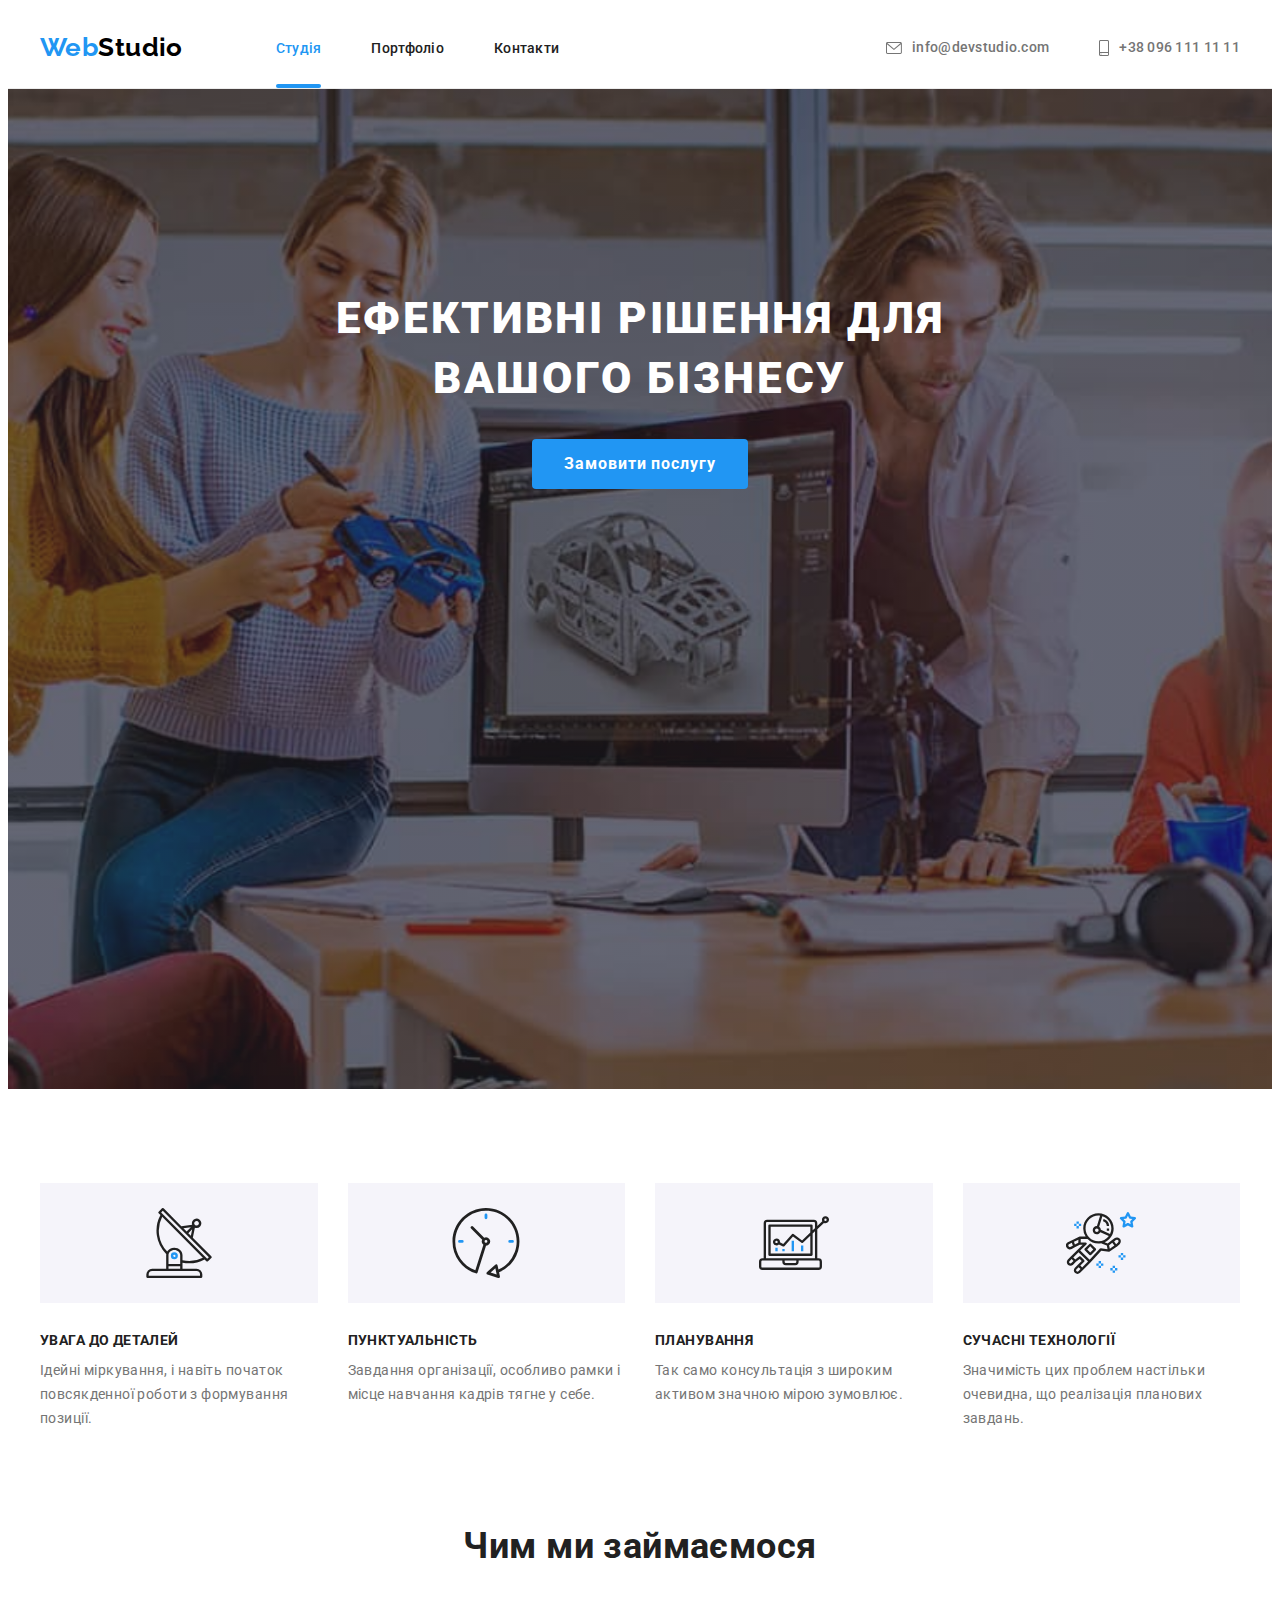
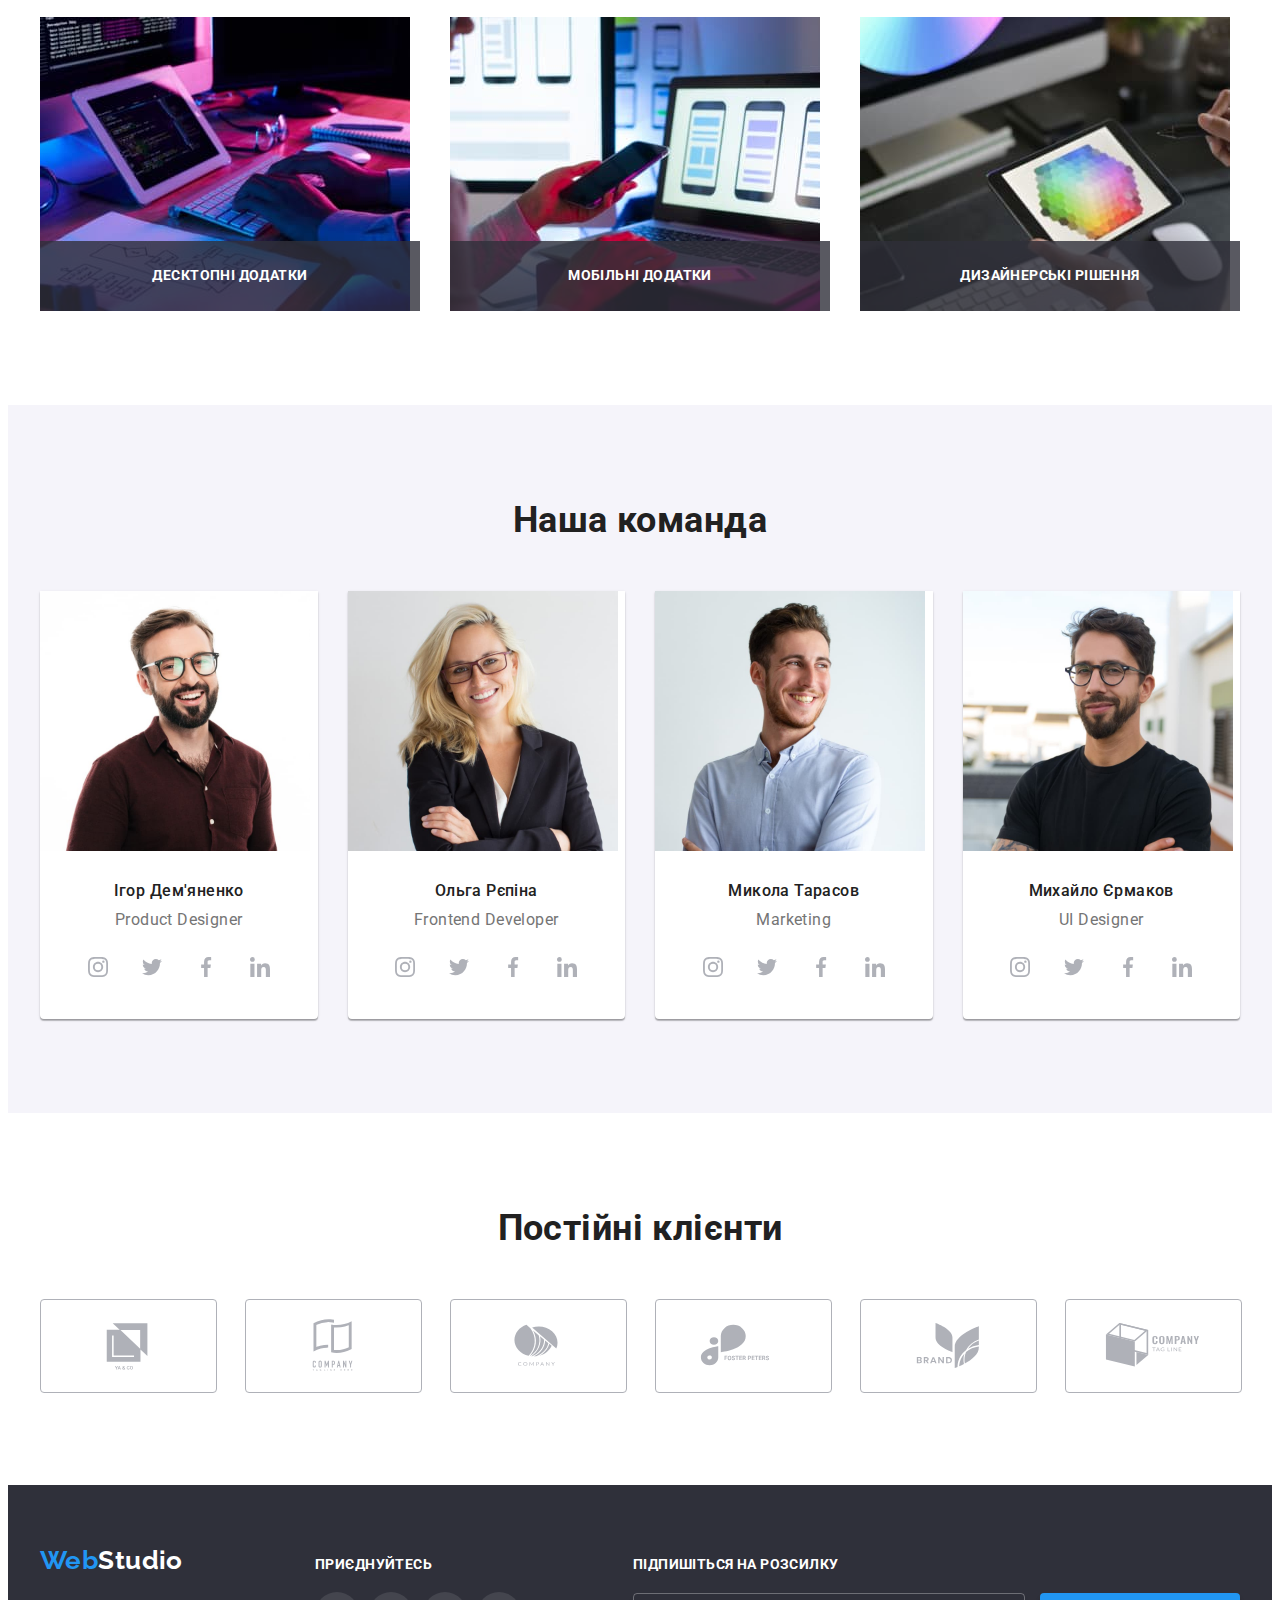
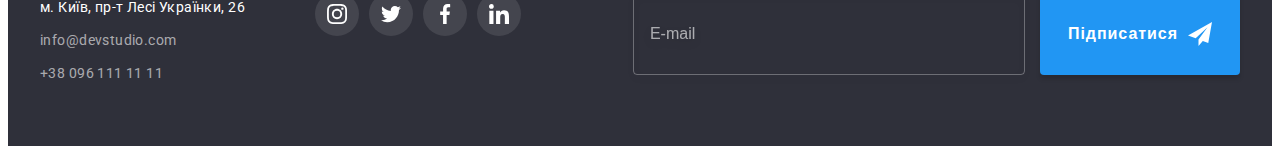
==== index.html @ 74a9b454 "Копіює файли з 6 ДЗ" ====
<!DOCTYPE html>
<html lang="uk">
  <head>
    <meta charset="UTF-8" />
    <meta http-equiv="X-UA-Compatible" content="IE=edge" />
    <meta name="viewport" content="width=device-width, initial-scale=1.0" />
    <title>Студія</title>
    <link rel="preconnect" href="https://fonts.googleapis.com" />
    <link rel="preconnect" href="https://fonts.gstatic.com" crossorigin />
    <link href="https://fonts.googleapis.com/css2?family=Raleway:wght@700&family=Roboto:wght@400;500;700;900&display=swap" rel="stylesheet" />
    <link
      rel="stylesheet"
      href="https://cdnjs.cloudflare.com/ajax/libs/modern-normalize/1.1.0/modern-normalize.min.css"
      integrity="sha512-wpPYUAdjBVSE4KJnH1VR1HeZfpl1ub8YT/NKx4PuQ5NmX2tKuGu6U/JRp5y+Y8XG2tV+wKQpNHVUX03MfMFn9Q=="
      crossorigin="anonymous"
      referrerpolicy="no-referrer"
    />
    <link rel="stylesheet" href="./css/styles.css" />
  </head>

  <body>
    <header class="header">
      <div class="container">
        <nav class="navigation">
          <a href="./index.html" class="logo link">Web<span class="logo-header">Studio</span></a>
          <ul class="nav-list list">
            <li class="nav-list-item"><a href="./index.html" class="nav-item current link">Студія</a></li>
            <li class="nav-list-item"><a href="./portfolio.html" class="nav-item link">Портфоліо</a></li>
            <li class="nav-list-item"><a href="#" class="nav-item link">Контакти</a></li>
          </ul>
        </nav>
        <ul class="header-contacts list">
          <li class="header-contact-items">
            <a href="mailto:info@devstudio.com" class="header-contacts-item link">
              <svg class="header-contact-icon" width="16" height="12">
                <use href="./images/icons.svg#icon-envelope"></use>
              </svg>
              info@devstudio.com</a
            >
          </li>
          <li class="header-contact-items">
            <a href="tel:+380961111111" class="header-contacts-item link">
              <svg class="header-contact-icon" width="10" height="16">
                <use href="./images/icons.svg#icon-smartphone"></use>
              </svg>
              +38 096 111 11 11</a
            >
          </li>
        </ul>
      </div>
    </header>
    <main>
      <section class="hero">
        <div class="hero-container container">
          <h1 class="hero-title">Ефективні рішення для вашого бізнесу</h1>
          <button type="button" class="hero-button" data-modal-open>Замовити послугу</button>
        </div>
      </section>
      <section class="features section">
        <div class="container">
          <h2 class="features-title visually-hidden">Особливості</h2>
          <ul class="features-list list">
            <li class="features-item">
              <div class="features-icon-wrap">
                <svg class="feature-icon" width="70" height="70">
                  <use href="./images/icons.svg#icon-antenna"></use>
                </svg>
              </div>
              <h3 class="features-subtitle">Увага до деталей</h3>
              <p class="features-descr">Ідейні міркування, і навіть початок повсякденної роботи з формування позиції.</p>
            </li>
            <li class="features-item">
              <div class="features-icon-wrap">
                <svg class="feature-icon" width="70" height="70">
                  <use href="./images/icons.svg#icon-clock"></use>
                </svg>
              </div>
              <h3 class="features-subtitle">Пунктуальність</h3>
              <p class="features-descr">Завдання організації, особливо рамки і місце навчання кадрів тягне у себе.</p>
            </li>
            <li class="features-item">
              <div class="features-icon-wrap">
                <svg class="feature-icon" width="70" height="70">
                  <use href="./images/icons.svg#icon-diagram"></use>
                </svg>
              </div>
              <h3 class="features-subtitle">Планування</h3>
              <p class="features-descr">Так само консультація з широким активом значною мірою зумовлює.</p>
            </li>
            <li class="features-item">
              <div class="features-icon-wrap">
                <svg class="feature-icon" width="70" height="70">
                  <use href="./images/icons.svg#icon-astronaut"></use>
                </svg>
              </div>
              <h3 class="features-subtitle">Сучасні технології</h3>
              <p class="features-descr">Значимість цих проблем настільки очевидна, що реалізація планових завдань.</p>
            </li>
          </ul>
        </div>
      </section>
      <section class="work section">
        <div class="container">
          <h2 class="work-title">Чим ми займаємося</h2>
          <ul class="work-list list">
            <li class="work-item">
              <div class="work-img-thumb">
                <img src="./images/img1.jpg" alt="Набір коду з планшету" width="370" />
                <p class="work-overlay">Десктопні додатки</p>
              </div>
            </li>
            <li class="work-item">
              <div class="work-img-thumb">
                <img src="./images/img2.jpg" alt="Набір коду з телефону" width="370" />
                <p class="work-overlay">Мобільні додатки</p>
              </div>
            </li>
            <li class="work-item">
              <div class="work-img-thumb">
                <img src="./images/img3.jpg" alt="Планшет з зображенням мозаїки в руках" width="370" />
                <p class="work-overlay">Дизайнерські рішення</p>
              </div>
            </li>
          </ul>
        </div>
      </section>
      <section class="our-team section">
        <div class="container">
          <h2 class="team-title">Наша команда</h2>
          <ul class="team-list list">
            <li class="team-item">
              <img src="./images/photo1.jpg" alt="Молодий чоловік в темній сорочці" width="270" />
              <div class="subtitle-profession">
                <h3 class="team-subtitle">Ігор Дем'яненко</h3>
                <p lang="en" class="team-profession">Product Designer</p>
                <ul class="social-list list">
                  <li class="social-item">
                    <a href="" class="social-link">
                      <svg class="social-icon" width="20" height="20">
                        <use href="./images/icons.svg#icon-instagram"></use>
                      </svg>
                    </a>
                  </li>
                  <li class="social-item">
                    <a href="" class="social-link">
                      <svg class="social-icon" width="20" height="20">
                        <use href="./images/icons.svg#icon-twitter"></use>
                      </svg>
                    </a>
                  </li>
                  <li class="social-item">
                    <a href="" class="social-link">
                      <svg class="social-icon" width="20" height="20">
                        <use href="./images/icons.svg#icon-facebook"></use>
                      </svg>
                    </a>
                  </li>
                  <li class="social-item">
                    <a href="" class="social-link">
                      <svg class="social-icon" width="20" height="20">
                        <use href="./images/icons.svg#icon-linkedin"></use>
                      </svg>
                    </a>
                  </li>
                </ul>
              </div>
            </li>
            <li class="team-item">
              <img src="./images/photo2.jpg" alt="Дівчина блондинка в окулярах" width="270" />
              <div class="subtitle-profession">
                <h3 class="team-subtitle">Ольга Рєпіна</h3>
                <p lang="en" class="team-profession">Frontend Developer</p>
                <ul class="social-list list">
                  <li class="social-item">
                    <a href="" class="social-link">
                      <svg class="social-icon" width="20" height="20">
                        <use href="./images/icons.svg#icon-instagram"></use>
                      </svg>
                    </a>
                  </li>
                  <li class="social-item">
                    <a href="" class="social-link">
                      <svg class="social-icon" width="20" height="20">
                        <use href="./images/icons.svg#icon-twitter"></use>
                      </svg>
                    </a>
                  </li>
                  <li class="social-item">
                    <a href="" class="social-link">
                      <svg class="social-icon" width="20" height="20">
                        <use href="./images/icons.svg#icon-facebook"></use>
                      </svg>
                    </a>
                  </li>
                  <li class="social-item">
                    <a href="" class="social-link">
                      <svg class="social-icon" width="20" height="20">
                        <use href="./images/icons.svg#icon-linkedin"></use>
                      </svg>
                    </a>
                  </li>
                </ul>
              </div>
            </li>
            <li class="team-item">
              <img src="./images/photo3.jpg" alt="Молодий чоловік в світлій сорочці" width="270" />
              <div class="subtitle-profession">
                <h3 class="team-subtitle">Микола Тарасов</h3>
                <p lang="en" class="team-profession">Marketing</p>
                <ul class="social-list list">
                  <li class="social-item">
                    <a href="" class="social-link">
                      <svg class="social-icon" width="20" height="20">
                        <use href="./images/icons.svg#icon-instagram"></use>
                      </svg>
                    </a>
                  </li>
                  <li class="social-item">
                    <a href="" class="social-link">
                      <svg class="social-icon" width="20" height="20">
                        <use href="./images/icons.svg#icon-twitter"></use>
                      </svg>
                    </a>
                  </li>
                  <li class="social-item">
                    <a href="" class="social-link">
                      <svg class="social-icon" width="20" height="20">
                        <use href="./images/icons.svg#icon-facebook"></use>
                      </svg>
                    </a>
                  </li>
                  <li class="social-item">
                    <a href="" class="social-link">
                      <svg class="social-icon" width="20" height="20">
                        <use href="./images/icons.svg#icon-linkedin"></use>
                      </svg>
                    </a>
                  </li>
                </ul>
              </div>
            </li>
            <li class="team-item">
              <img src="./images/photo4.jpg" alt="Молодий чоловік в окулярах в темній футболці" width="270" />
              <div class="subtitle-profession">
                <h3 class="team-subtitle">Михайло Єрмаков</h3>
                <p lang="en" class="team-profession">UI Designer</p>
                <ul class="social-list list">
                  <li class="social-item">
                    <a href="" class="social-link">
                      <svg class="social-icon" width="20" height="20">
                        <use href="./images/icons.svg#icon-instagram"></use>
                      </svg>
                    </a>
                  </li>
                  <li class="social-item">
                    <a href="" class="social-link">
                      <svg class="social-icon" width="20" height="20">
                        <use href="./images/icons.svg#icon-twitter"></use>
                      </svg>
                    </a>
                  </li>
                  <li class="social-item">
                    <a href="" class="social-link">
                      <svg class="social-icon" width="20" height="20">
                        <use href="./images/icons.svg#icon-facebook"></use>
                      </svg>
                    </a>
                  </li>
                  <li class="social-item">
                    <a href="" class="social-link">
                      <svg class="social-icon" width="20" height="20">
                        <use href="./images/icons.svg#icon-linkedin"></use>
                      </svg>
                    </a>
                  </li>
                </ul>
              </div>
            </li>
          </ul>
        </div>
      </section>
      <section class="clients section">
        <div class="container">
          <h2 class="clients-title">Постійні клієнти</h2>
          <ul class="clients-list list">
            <li class="clients-item">
              <a href="" class="clients-link"
                ><svg class="client-icon" width="106" height="60">
                  <use href="./images/icons.svg#icon-logo1"></use>
                </svg>
              </a>
            </li>
            <li class="clients-item">
              <a href="" class="clients-link">
                <svg class="client-icon" width="106" height="60">
                  <use href="./images/icons.svg#icon-logo2"></use>
                </svg>
              </a>
            </li>
            <li class="clients-item">
              <a href="" class="clients-link">
                <svg class="client-icon" width="106" height="60">
                  <use href="./images/icons.svg#icon-logo3"></use>
                </svg>
              </a>
            </li>
            <li class="clients-item">
              <a href="" class="clients-link"
                ><svg class="client-icon" width="106" height="60">
                  <use href="./images/icons.svg#icon-logo4"></use>
                </svg>
              </a>
            </li>
            <li class="clients-item">
              <a href="" class="clients-link">
                <svg class="client-icon" width="106" height="60">
                  <use href="./images/icons.svg#icon-logo5"></use>
                </svg>
              </a>
            </li>
            <li class="clients-item">
              <a href="" class="clients-link">
                <svg class="client-icon" width="106" height="60">
                  <use href="./images/icons.svg#icon-logo6"></use>
                </svg>
              </a>
            </li>
          </ul>
        </div>
      </section>
    </main>
    <footer class="footer-section">
      <div class="footer-contaier container">
        <div class="footer-logo-address-wrap">
          <a href="./index.html" class="logo link">Web<span class="logo-footer">Studio</span></a>
          <address>
            <ul class="address-list list">
              <li class="address-items">
                <a href="https://goo.gl/maps/QsHPE56uMVztVqJ69" target="_blank" rel="noreferrer nofollow noopener" class="address-item link">м. Київ, пр-т Лесі Українки, 26 </a>
              </li>
              <li class="address-items"><a href="mailto:info@devstudio.com" class="footer-contacts-item link">info@devstudio.com</a></li>
              <li class="address-items"><a href="tel:+380961111111" class="footer-contacts-item link">+38 096 111 11 11</a></li>
            </ul>
          </address>
        </div>
        <div class="footer-social-wrap">
          <p class="footer-social-text">Приєднуйтесь</p>
          <ul class="footer-social-list list">
            <li class="footer-social-item">
              <a href="" class="footer-social-link">
                <svg class="footer-social-icon" width="20" height="20">
                  <use href="./images/icons.svg#icon-instagram"></use>
                </svg>
              </a>
            </li>
            <li class="footer-social-item">
              <a href="" class="footer-social-link">
                <svg class="footer-social-icon" width="20" height="20">
                  <use href="./images/icons.svg#icon-twitter"></use>
                </svg>
              </a>
            </li>
            <li class="footer-social-item">
              <a href="" class="footer-social-link">
                <svg class="footer-social-icon" width="20" height="20">
                  <use href="./images/icons.svg#icon-facebook"></use>
                </svg>
              </a>
            </li>
            <li class="footer-social-item">
              <a href="" class="footer-social-link">
                <svg class="footer-social-icon" width="20" height="20">
                  <use href="./images/icons.svg#icon-linkedin"></use>
                </svg>
              </a>
            </li>
          </ul>
        </div>
        <div class="sign-in">
          <p class="sign-text">Підпишіться на розсилку</p>
          <form class="sign-form">
            <input type="text" name="mail" class="input-sign-mail" placeholder="E-mail" required/>
            <button type="submit" class="btn-sign">
              Підписатися
              <svg class="sign-icon" width="24" height="24">
                <use href="./images/icons.svg#icon-send"></use>
              </svg>
            </button>
          </form>
        </div>
      </div>
    </footer>
    <div class="backdrop is-hidden" data-modal>
      <div class="modal">
        <button type="button" class="btn-close-modal" data-modal-close>
          <svg class="close-modal-icon" width="18" height="18">
            <use href="./images/icons.svg#icon-close-black"></use>
          </svg>
        </button>
        <p class="modal-title">Залиште свої дані, ми вам передзвонимо</p>
        <form>
          <div class="modal-field">
            <label for="user-name" class="modal-label">Ім'я</label>
            <div class="input-wrap">
              <input type="text" name="name" id="user-name" class="modal-input" required />
              <svg class="modal-icon" width="18" height="18">
                <use href="./images/icons.svg#icon-person-black"></use>
              </svg>
            </div>
          </div>
          <div class="modal-field">
            <label for="user-tel" class="modal-label">Телефон</label>
            <div class="input-wrap">
              <input type="tel" name="tel" id="user-tel" class="modal-input" required />
              <svg class="modal-icon" width="18" height="18">
                <use href="./images/icons.svg#icon-phone-black"></use>
              </svg>
            </div>
          </div>
          <div class="modal-field">
            <label for="user-mail" class="modal-label">Пошта</label>
            <div class="input-wrap">
              <input type="email" name="email" id="user-mail" class="modal-input" required />
              <svg class="modal-icon" width="18" height="18">
                <use href="./images/icons.svg#icon-email-black"></use>
              </svg>
            </div>
          </div>
          <div class="modal-field comment">
            <label for="user-comment" class="modal-label">Коментар</label>
            <textarea name="comment" id="user-comment" class="modal-textarea" placeholder="Введіть текст"></textarea>
          </div>
          <div class="modal-field agree">
            <label class="modal-label agee">
              <input type="checkbox" name="agreement" class="modal-checkbox visually-hidden" />
              <svg class="icon-checkbox" id="user-agreement" width="16" height="15">
                <use href="./images/icons.svg#icon-check118"></use>
              </svg>
              Погоджуюся з розсилкою та приймаю <a class="agree-link link">Умови договору</a>
            </label>
          </div>
          <button type="submit" class="modal-button-send">Відправити</button>
        </form>
      </div>
    </div>
    <script src="./js/modal.js"></script>
  </body>
</html>
---- css/styles.css ----
:root {
  --main-text-color: #757575;
  --secondary-text-color: #212121;
  --logo-text-color: #000000;
  --accent-color: #2196f3;
  --active-button-color: #188ce8;
  --white-text-color: #ffffff;
  --main-background-color: #ffffff;
  --background-portfolio-projects-item: #eeeeee;
  --background-color-our-team-section: #f5f4fa;
  --footer-contacts-text-color: rgba(255, 255, 255, 0.6);
  --background-color-footer: #2f303a;
  --line-header-color: #ececec;
  --icons-color: #afb1b8;
}

body {
  font-family: 'Roboto', sans-serif;
  font-size: 14px;
  letter-spacing: 0.03em;
  color: var(--main-text-color);
  background-color: var(--main-background-color);
}

/*  Reset */

ul {
  margin: 0;
  padding-left: 0;
}

h1,
h2,
h3,
h4,
h5,
h6,
p {
  margin: 0;
}

button {
  cursor: pointer;
  display: block;
  border: none;
  border-radius: 4px;
}

address {
  font-style: normal;
}

img {
  display: block;
  max-width: 100%;
  height: auto;
}

.link {
  text-decoration: none;
  color: inherit;
}

.list {
  list-style-type: none;
  padding-left: 0;
  margin: 0;
}
.container {
  width: 1200px;
  margin: 0 auto;
  padding-left: 15px;
  padding-right: 15px;
  /* outline: 2px solid red; */
}

.section {
  padding-top: 94px;
  padding-bottom: 94px;
  /* outline: 2px solid green; */
}

.logo.link {
  display: block;
}

/* Header styles */

.header.logo.link {
  padding-top: 24px;
  padding-bottom: 25px;
}

.logo {
  font-family: 'Raleway', sans-serif;
  font-weight: 700;
  font-size: 26px;
  line-height: 1.19;
  color: var(--accent-color);
}

.logo-header {
  color: var(--logo-text-color);
}

.nav-item {
  position: relative;
  font-weight: 500;
  line-height: 1.14;
  letter-spacing: 0.02em;
  color: var(--secondary-text-color);
  padding: 32px 0;
  transition-property: color;
  transition-duration: 250ms;
  transition-timing-function: cubic-bezier(0.4, 0, 0.2, 1);
}

.nav-item:hover,
.nav-item:focus {
  color: var(--accent-color);
}

.current {
  color: var(--accent-color);
}
.current::after {
  position: absolute;
  content: '';
  width: 100%;
  height: 4px;
  border-radius: 2px;
  background-color: var(--accent-color);
  display: block;
  bottom: 0;
}

.header-contacts-item {
  font-weight: 500;
  line-height: 1.14;
  letter-spacing: 0.02em;
  color: var(--main-text-color);
  padding: 32px 0;
  display: flex;
  align-items: center;
  transition-property: color;
  transition-duration: 250ms;
  transition-timing-function: cubic-bezier(0.4, 0, 0.2, 1);
}

.header-contacts-item:hover,
.header-contacts-item:focus {
  color: var(--accent-color);
}
.header {
  border-bottom: 1px solid var(--line-header-color);
}

.nav-list.list {
  display: flex;
  align-items: center;
}

.nav-list-item:not(:last-child) {
  margin-right: 50px;
}

.header-contacts.list {
  display: flex;
  margin-left: auto;
}

.header-contact-items:not(:last-child) {
  margin-right: 50px;
}

.navigation {
  display: flex;
}

.navigation > .logo.link {
  margin-right: 93px;
  padding-top: 24px;
  padding-bottom: 25px;
}
.header .container {
  display: flex;
  align-items: center;
}

.header-contact-icon {
  margin-right: 10px;
  fill: currentColor;
}
/* Hero styles */

.hero {
  background-color: #c4c4c4;
  padding-top: 200px;
  padding-bottom: 200px;
  max-width: 1600px;
  height: 600px;
  background-image: linear-gradient(rgba(47, 48, 58, 0.4), rgba(47, 48, 58, 0.4)), url(../images/hero-bg.jpg);
  background-position: center;
  background-size: cover;
  background-repeat: no-repeat;
  margin-left: auto;
  margin-right: auto;
}

.hero-title {
  font-weight: 900;
  font-size: 44px;
  line-height: 1.36;
  text-align: center;
  letter-spacing: 0.06em;
  text-transform: uppercase;
  color: var(--white-text-color);
  margin-bottom: 30px;
  max-width: 696px;
  margin-left: auto;
  margin-right: auto;
  /* outline: 2px solid green; */
}

.hero-button {
  font-family: inherit;
  font-weight: 700;
  font-size: 16px;
  line-height: 1.88;
  letter-spacing: 0.06em;
  color: var(--white-text-color);
  background-color: var(--accent-color);
  padding: 10px 32px;
  margin-left: auto;
  margin-right: auto;
  transition: background-color 250ms cubic-bezier(0.4, 0, 0.2, 1);
}

.hero-button:hover,
.hero-button:focus {
  background-color: var(--active-button-color);
}

/* Features styles */

.visually-hidden {
  position: absolute;
  width: 1px;
  height: 1px;
  margin: -1px;
  border: 0;
  padding: 0;

  white-space: nowrap;
  clip-path: inset(100%);
  clip: rect(0 0 0 0);
  overflow: hidden;
}

.features-subtitle {
  font-size: 14px;
  line-height: 1.14;
  text-transform: uppercase;
  color: var(--secondary-text-color);
  margin-bottom: 10px;
}

.features-descr {
  line-height: 1.71;
}

.features-item {
  width: calc((100% - 90px) / 4);
}
.features-list {
  display: flex;
}
.features-item:not(:last-child) {
  margin-right: 30px;
}

.features-icon-wrap {
  width: 100%;
  height: 120px;
  background-color: #f5f4fa;
  display: flex;
  justify-content: center;
  align-items: center;
  margin-bottom: 30px;
}

/* Work styles */

.work-title,
.team-title,
.clients-title {
  font-size: 36px;
  line-height: 1.17;
  text-align: center;
  color: var(--secondary-text-color);
  margin-bottom: 50px;
}
.section.work {
  padding-top: 0;
}

.work-item {
  width: calc((100% - 60px) / 3);
}

.work-list {
  display: flex;
}

.work-item:not(:last-child) {
  margin-right: 30px;
}

.work-img-thumb {
  position: relative;
}

.work-overlay {
  position: absolute;
  width: 100%;
  height: 70px;
  bottom: 0;
  background-color: rgba(47, 48, 58, 0.8);
  font-weight: 700;
  line-height: 1.14;
  text-transform: uppercase;
  color: var(--white-text-color);
  display: flex;
  align-items: center;
  justify-content: center;
}

/* Our team styles */
.our-team {
  background-color: var(--background-color-our-team-section);
}

.team-list {
  display: flex;
}

.team-item {
  background-color: var(--main-background-color);
  width: calc((100% - 90px) / 4);
  box-shadow: 0px 1px 3px rgba(0, 0, 0, 0.12), 0px 1px 1px rgba(0, 0, 0, 0.14), 0px 2px 1px rgba(0, 0, 0, 0.2);
  border-radius: 0px 0px 4px 4px;
}

.team-item:not(:last-child) {
  margin-right: 30px;
}

.subtitle-profession {
  padding-top: 30px;
  padding-bottom: 30px;
}

.team-subtitle {
  font-weight: 500;
  font-size: 16px;
  line-height: 1.19;
  text-align: center;
  color: var(--secondary-text-color);
  margin-bottom: 10px;
}

.team-profession {
  font-size: 16px;
  line-height: 1.19;
  text-align: center;
  margin-bottom: 16px;
}

.social-list {
  display: flex;
  gap: 10px;
  justify-content: center;
}
.social-item {
  width: 44px;
  height: 44px;
}

.social-link {
  width: 100%;
  height: 100%;
  border-radius: 50%;
  display: flex;
  align-items: center;
  justify-content: center;
  color: var(--icons-color);
  transition: background-color 250ms cubic-bezier(0.4, 0, 0.2, 1), color 250ms cubic-bezier(0.4, 0, 0.2, 1);
}

.social-icon {
  fill: currentColor;
}

.social-link:hover,
.social-link:focus {
  background-color: var(--accent-color);
  color: var(--main-background-color);
}

/*  Clients styles */

.clients-title {
  margin-bottom: 50px;
}

.clients-list {
  display: flex;
  /* justify-content: center; */
  gap: 30px;
}
.clients-item {
  width: calc((100% - 150px) / 6);
  height: 92px;
}
.clients-link {
  width: 100%;
  height: 100%;
  display: flex;
  justify-content: center;
  align-items: center;
  border: 1px solid currentColor;
  /*  border: 1px solid #afb1b8; */
  border-radius: 4px;
  color: var(--icons-color);
  transition: color 250ms cubic-bezier(0.4, 0, 0.2, 1);
}

.client-icon {
  fill: currentColor;
}

.clients-link:hover,
.clients-link:focus {
  /* border-color: var(--accent-color); */
  color: var(--accent-color);
}

/*  Footer styles */

.footer-section {
  background-color: var(--background-color-footer);
  padding-top: 60px;
  padding-bottom: 60px;
}

.footer-section .logo.link {
  margin-bottom: 20px;
}
.logo-footer {
  color: var(--white-text-color);
}
.address-items:not(:last-child) {
  margin-bottom: 9px;
}

.address-item.link {
  line-height: 1.71;
  color: var(--white-text-color);
}
.address-list .link {
  transition: color 250ms cubic-bezier(0.4, 0, 0.2, 1);
}

.address-item.link:hover,
.address-item.link:focus {
  color: var(--accent-color);
}
.footer-contacts-item.link {
  line-height: 1.71;
  color: var(--footer-contacts-text-color);
}

.footer-contacts-item.link:hover,
.footer-contacts-item.link:focus {
  color: var(--accent-color);
}

.footer-social-text {
  font-weight: 700;
  font-size: 14px;
  line-height: 1, 14px;
  text-transform: uppercase;
  color: var(--white-text-color);
  margin-bottom: 20px;
}

.footer-social-list {
  display: flex;
  gap: 10px;
  justify-content: center;
}
.footer-social-item {
  width: 44px;
  height: 44px;
}

.footer-social-link {
  width: 100%;
  height: 100%;
  display: flex;
  justify-content: center;
  align-items: center;
  border-radius: 50%;
  background-color: rgba(255, 255, 255, 0.1);
  color: var(--white-text-color);
  transition: background-color 250ms cubic-bezier(0.4, 0, 0.2, 1);
}

.footer-social-icon {
  fill: currentColor;
}

.footer-social-link:hover,
.footer-social-link:focus {
  background-color: var(--accent-color);
}

.footer-logo-address-wrap {
  margin-right: 70px;
}
.footer-contaier {
  display: flex;
  align-items: baseline;
}

.sign-in {
  margin-left: auto;
}

.sign-text {
  display: block;
  font-weight: 700;
  line-height: 1.14;
  text-transform: uppercase;
  color: var(--white-text-color);
  margin-bottom: 20px;
}

.input-sign-mail {
  border: 1px solid rgba(255, 255, 255, 0.3);
  filter: drop-shadow(0px 4px 4px rgba(0, 0, 0, 0.15));
  border-radius: 4px;
  background-color: transparent;
  width: 358px;
  height: 50px;
  padding: 15px 16px;
  margin-right: 15px;
  outline: transparent;
  color: var(--white-text-color);
}

.input-sign-mail::placeholder {
  font-weight: 400;
  font-size: 16px;
  line-height: 1.25;
  display: flex;
  align-items: center;
  color: rgba(255, 255, 255, 0.6);
}

.btn-sign {
  background: var(--accent-color);
  box-shadow: 0px 4px 4px rgba(0, 0, 0, 0.15);
  border-radius: 4px;
  padding: 10px 28px;
  font-weight: 700;
  font-size: 16px;
  line-height: 1.88;
  display: flex;
  align-items: center;
  text-align: center;
  letter-spacing: 0.06em;
  color: var(--white-text-color);
  transition: background-color 250ms cubic-bezier(0.4, 0, 0.2, 1);
}

.btn-sign:hover,
.btn-sign:focus {
  background-color: var(--active-button-color);
}

.sign-icon {
  margin-left: 10px;
  fill: var(--main-background-color);
}

.sign-form {
  display: flex;
}

/* Portfolio styles */

.buttons-list {
  display: flex;
  justify-content: center;
  margin-bottom: 50px;
}
.btn-item:not(:last-child) {
  margin-right: 8px;
}

.button-item {
  font-family: inherit;
  font-weight: 500;
  font-size: 16px;
  line-height: 1.63;
  text-align: center;
  letter-spacing: 0.03em;
  color: var(--secondary-text-color);
  background: #f5f4fa;
  padding: 6px 22px;
  transition: background-color 250ms cubic-bezier(0.4, 0, 0.2, 1), color 250ms cubic-bezier(0.4, 0, 0.2, 1), box-shadow 250ms cubic-bezier(0.4, 0, 0.2, 1);
}

.button-item:hover,
.button-item:focus {
  color: var(--white-text-color);
  background-color: var(--accent-color);
  box-shadow: 0px 3px 1px rgba(0, 0, 0, 0.1), 0px 1px 2px rgba(0, 0, 0, 0.08), 0px 2px 2px rgba(0, 0, 0, 0.12);
}

.project-title {
  font-size: 18px;
  line-height: 2;
  letter-spacing: 0.06em;
  color: var(--secondary-text-color);
  margin-bottom: 4px;
}

.project-type {
  font-size: 16px;
  line-height: 1.88;
}

.wrapper-project-text {
  padding: 20px 24px;
  border-left: 1px solid var(--background-portfolio-projects-item);
  border-right: 1px solid var(--background-portfolio-projects-item);
  border-bottom: 1px solid var(--background-portfolio-projects-item);
}

.projects-list.list {
  display: flex;
  flex-wrap: wrap;
  gap: 30px;
}

.project-item {
  flex-basis: calc((100% - 60px) / 3);
}

.card-link {
  color: currentColor;
  text-decoration: none;
  display: block;
  transition: box-shadow 250ms cubic-bezier(0.4, 0, 0.2, 1);
}

.card-link:hover,
.card-link:focus {
  box-shadow: 0px 1px 1px rgba(0, 0, 0, 0.12), 0px 4px 4px rgba(0, 0, 0, 0.06), 1px 4px 6px rgba(0, 0, 0, 0.16);
}

.thumb-project-img {
  position: relative;
  display: block;
  overflow: hidden;
}

.card-text-overlay {
  position: absolute;
  width: 100%;
  height: 100%;
  top: 0;
  left: 0;
  padding: 63px 24px;
  font-weight: 400;
  font-size: 18px;
  line-height: 1.56;
  color: var(--white-text-color);
  background-color: rgba(33, 150, 243, 0.9);
  transform: translateY(100%);
  transition: transform 250ms cubic-bezier(0.4, 0, 0.2, 1);
}

.card-link:hover .card-text-overlay,
.card-link:focus .card-text-overlay {
  transform: translateY(0);
}

/* Modal styles */

.backdrop {
  position: fixed;
  top: 0;
  left: 0;
  width: 100%;
  height: 100%;
  background-color: rgba(0, 0, 0, 0.2);
  transition: opacity 300ms linear, visibility 300ms linear;
}

.backdrop.is-hidden {
  opacity: 0;
  pointer-events: none;
  visibility: hidden;
}
.modal {
  position: absolute;
  width: 528px;
  height: 581px;
  background-color: var(--main-background-color);
  box-shadow: 0px 1px 3px rgba(0, 0, 0, 0.12), 0px 1px 1px rgba(0, 0, 0, 0.14), 0px 2px 1px rgba(0, 0, 0, 0.2);
  border-radius: 4px;
  top: 50%;
  left: 50%;
  transform: translateX(-50%) translateY(-50%) scale(1);
  transition: transform 250ms cubic-bezier(0.4, 0, 0.2, 1);
  padding: 40px;
}

.backdrop.is-hidden .modal {
  transform: translateX(-50%) translateY(-50%) scale(0);
}

.btn-close-modal {
  position: absolute;
  top: 8px;
  right: 8px;
  width: 30px;
  height: 30px;
  border-radius: 50%;
  cursor: pointer;
  display: flex;
  align-items: center;
  justify-content: center;
  background: var(--main-background-color);
  border: 1px solid rgba(0, 0, 0, 0.1);
  transition: fill 250ms cubic-bezier(0.4, 0, 0.2, 1);
}

.btn-close-modal:hover,
.btn-close-modal:focus {
  fill: var(--accent-color);
}

.modal-title {
  margin-bottom: 12px;
  font-weight: 700;
  font-size: 20px;
  line-height: 1.15;
  text-align: center;
  color: var(--secondary-text-color);
}

.modal-label {
  display: block;
  margin-bottom: 4px;
  font-weight: 400;
  font-size: 12px;
  line-height: 1.17;
  letter-spacing: 0.01em;
}

.modal-input {
  display: block;
  width: 100%;
  height: 40px;
  border: 1px solid rgba(33, 33, 33, 0.2);
  border-radius: 4px;
  padding-left: 42px;
  outline: transparent;
  transition: border-color 250ms cubic-bezier(0.4, 0, 0.2, 1);
}

.modal-input:focus,
.modal-input:hover {
  border-color: var(--accent-color);
}

.modal-input:focus + .modal-icon,
.modal-input:hover + .modal-icon {
  fill: var(--accent-color);
}

.modal-field {
  margin-bottom: 10px;
}

.input-wrap {
  position: relative;
}

.modal-icon {
  position: absolute;
  left: 12px;
  top: 50%;
  transform: translateY(-50%);
  transition: fill 250ms cubic-bezier(0.4, 0, 0.2, 1);
}

.modal-textarea {
  width: 100%;
  height: 120px;
  padding: 12px 16px;
  border: 1px solid rgba(33, 33, 33, 0.2);
  border-radius: 4px;
  outline: transparent;
  resize: none;
  transition: border-color 250ms cubic-bezier(0.4, 0, 0.2, 1);
}

.modal-textarea::placeholder {
  font-weight: 400;
  font-size: 12px;
  line-height: 1.17;
  letter-spacing: 0.01em;
  color: rgba(117, 117, 117, 0.5);
}

.modal-textarea:hover,
.modal-textarea:focus {
  border-color: var(--accent-color);
}

.modal-field.comment {
  margin-bottom: 20px;
}

.icon-checkbox {
  width: 16px;
  height: 15px;
  border-radius: 3px;
  border: 2px solid var(--secondary-text-color);
  display: inline-flex;
  justify-content: center;
  align-items: center;
  margin-right: 7px;
}

.modal-checkbox:focus + .icon-checkbox{
  border-color: var(--active-button-color);
}

.modal-checkbox:checked + .icon-checkbox {
  border-color: transparent;
  background-color: var(--accent-color);
  background-origin: border-box;
}

.modal-label.agee {
  font-weight: 400;
  font-size: 14px;
  line-height: 1.71;
  letter-spacing: 0.03em;
  margin: 0;
  display: flex;
  align-items: center;
}

.agree-link {
  position: relative;
  color: var(--accent-color);
  cursor: pointer;
  margin-left: 4px;
}

.agree-link::after {
  position: absolute;
  content: '';
  width: 100%;
  height: 1px;
  background-color: var(--accent-color);
  display: block;
  bottom: 4px;
  right: 0;
}

.modal-field.agree {
  display: flex;
  align-items: center;
  justify-content: center;
  margin-bottom: 30px;
}

.modal-button-send {
  padding: 10px 52px;
  margin: 0 auto;
  font-weight: 700;
  font-size: 16px;
  line-height: 1.88;
  display: flex;
  align-items: center;
  text-align: center;
  letter-spacing: 0.06em;
  color: var(--white-text-color);
  background: var(--accent-color);
  box-shadow: 0px 4px 4px rgba(0, 0, 0, 0.15);
  border-radius: 4px;
  transition: background-color 250ms cubic-bezier(0.4, 0, 0.2, 1);
}

.modal-button-send:hover,
.modal-button-send:focus {
  background-color: var(--active-button-color);
}
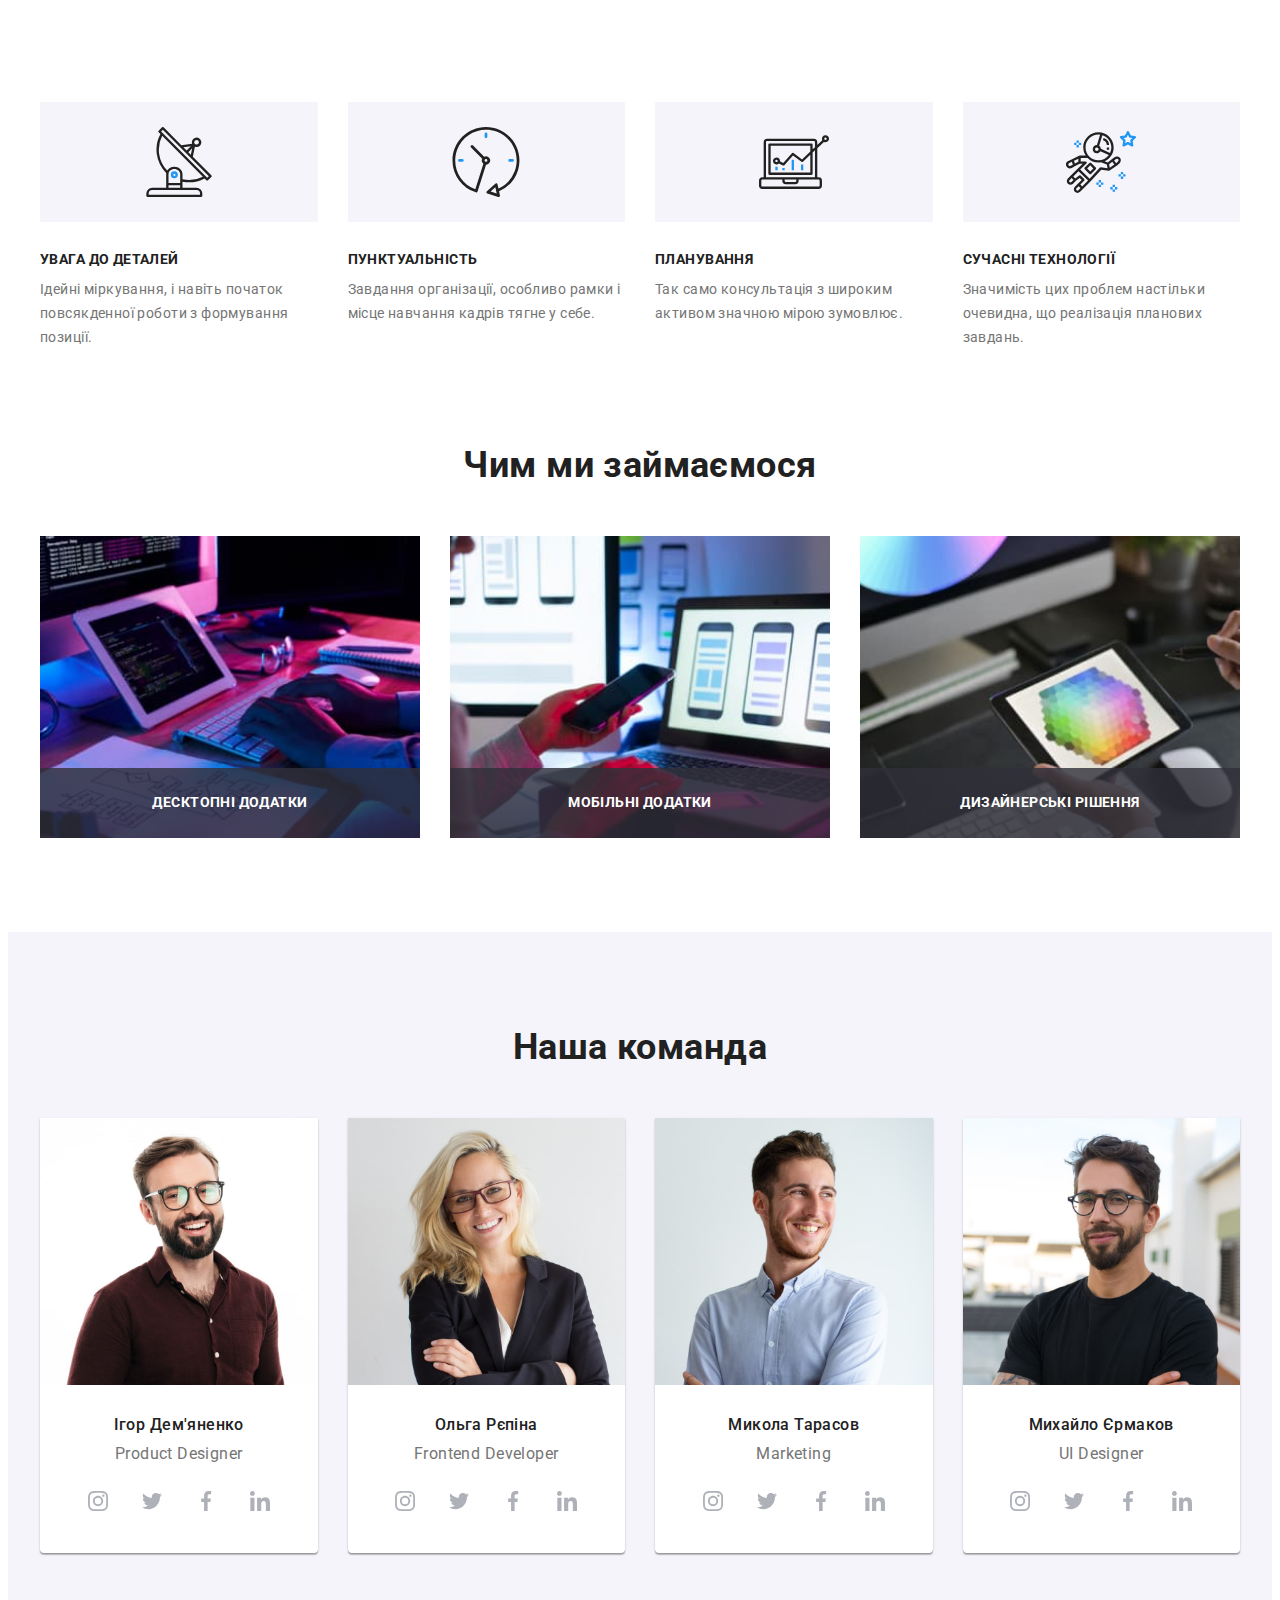
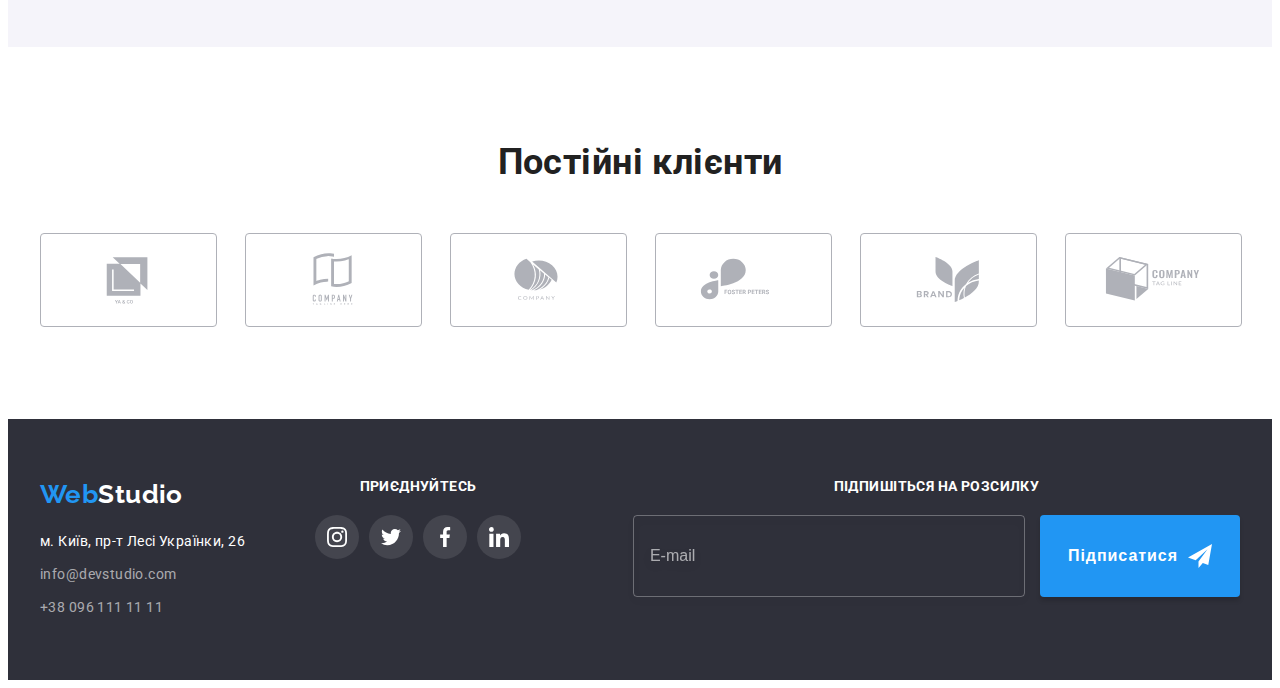
==== commit 0a2587d4: "Позиціонує елементи секцій з медіа-запитами 8ДЗ" ====
--- a/index.html
+++ b/index.html
@@ -15,32 +15,33 @@
       crossorigin="anonymous"
       referrerpolicy="no-referrer"
     />
-    <link rel="stylesheet" href="./css/styles.css" />
+    <!-- <link rel="stylesheet" href="./css/styles.css" /> -->
+    <link rel="stylesheet" href="./css/main.min.css" />
   </head>
 
   <body>
-    <header class="header">
-      <div class="container">
+    <!-- <header class="header">
+      <div class="container header__container">
         <nav class="navigation">
-          <a href="./index.html" class="logo link">Web<span class="logo-header">Studio</span></a>
-          <ul class="nav-list list">
-            <li class="nav-list-item"><a href="./index.html" class="nav-item current link">Студія</a></li>
-            <li class="nav-list-item"><a href="./portfolio.html" class="nav-item link">Портфоліо</a></li>
-            <li class="nav-list-item"><a href="#" class="nav-item link">Контакти</a></li>
+          <a href="./index.html" class="logo link navigation__logo">Web<span class="logo__part logo__part--dark-color">Studio</span></a>
+          <ul class="site-nav list">
+            <li class="site-nav__item"><a href="./index.html" class="site-nav__link current link">Студія</a></li>
+            <li class="site-nav__item"><a href="./portfolio.html" class="site-nav__link link">Портфоліо</a></li>
+            <li class="site-nav__item"><a href="#" class="site-nav__link link">Контакти</a></li>
           </ul>
         </nav>
-        <ul class="header-contacts list">
-          <li class="header-contact-items">
-            <a href="mailto:info@devstudio.com" class="header-contacts-item link">
-              <svg class="header-contact-icon" width="16" height="12">
+        <ul class="contacts list header__contacts">
+          <li class="contacts__item">
+            <a href="mailto:info@devstudio.com" class="contacts__link link">
+              <svg class="contacts__icon" width="16" height="12">
                 <use href="./images/icons.svg#icon-envelope"></use>
               </svg>
               info@devstudio.com</a
             >
           </li>
-          <li class="header-contact-items">
-            <a href="tel:+380961111111" class="header-contacts-item link">
-              <svg class="header-contact-icon" width="10" height="16">
+          <li class="contacts__item">
+            <a href="tel:+380961111111" class="contacts__link link">
+              <svg class="contacts__icon" width="10" height="16">
                 <use href="./images/icons.svg#icon-smartphone"></use>
               </svg>
               +38 096 111 11 11</a
@@ -48,116 +49,116 @@
           </li>
         </ul>
       </div>
-    </header>
+    </header> -->
     <main>
-      <section class="hero">
-        <div class="hero-container container">
-          <h1 class="hero-title">Ефективні рішення для вашого бізнесу</h1>
-          <button type="button" class="hero-button" data-modal-open>Замовити послугу</button>
-        </div>
-      </section>
+      <!-- <section class="hero">
+        <div class="container hero__container">
+          <h1 class="hero__title">Ефективні рішення для вашого бізнесу</h1>
+          <button type="button" class="button hero__button" data-modal-open>Замовити послугу</button>
+        </div>
+      </section> -->
       <section class="features section">
         <div class="container">
-          <h2 class="features-title visually-hidden">Особливості</h2>
-          <ul class="features-list list">
-            <li class="features-item">
-              <div class="features-icon-wrap">
-                <svg class="feature-icon" width="70" height="70">
+          <h2 class="visually-hidden">Особливості</h2>
+          <ul class="card-list list">
+            <li class="card-list__item">
+              <div class="card-list__wrap">
+                <svg class="card-list__icon" width="70" height="70">
                   <use href="./images/icons.svg#icon-antenna"></use>
                 </svg>
               </div>
-              <h3 class="features-subtitle">Увага до деталей</h3>
-              <p class="features-descr">Ідейні міркування, і навіть початок повсякденної роботи з формування позиції.</p>
-            </li>
-            <li class="features-item">
-              <div class="features-icon-wrap">
-                <svg class="feature-icon" width="70" height="70">
+              <h3 class="card-list__title">Увага до деталей</h3>
+              <p class="card-list__descr">Ідейні міркування, і навіть початок повсякденної роботи з формування позиції.</p>
+            </li>
+            <li class="card-list__item">
+              <div class="card-list__wrap">
+                <svg class="card-list__icon" width="70" height="70">
                   <use href="./images/icons.svg#icon-clock"></use>
                 </svg>
               </div>
-              <h3 class="features-subtitle">Пунктуальність</h3>
-              <p class="features-descr">Завдання організації, особливо рамки і місце навчання кадрів тягне у себе.</p>
-            </li>
-            <li class="features-item">
-              <div class="features-icon-wrap">
-                <svg class="feature-icon" width="70" height="70">
+              <h3 class="card-list__title">Пунктуальність</h3>
+              <p class="card-list__descr">Завдання організації, особливо рамки і місце навчання кадрів тягне у себе.</p>
+            </li>
+            <li class="card-list__item">
+              <div class="card-list__wrap">
+                <svg class="card-list__icon" width="70" height="70">
                   <use href="./images/icons.svg#icon-diagram"></use>
                 </svg>
               </div>
-              <h3 class="features-subtitle">Планування</h3>
-              <p class="features-descr">Так само консультація з широким активом значною мірою зумовлює.</p>
-            </li>
-            <li class="features-item">
-              <div class="features-icon-wrap">
-                <svg class="feature-icon" width="70" height="70">
+              <h3 class="card-list__title">Планування</h3>
+              <p class="card-list__descr">Так само консультація з широким активом значною мірою зумовлює.</p>
+            </li>
+            <li class="card-list__item">
+              <div class="card-list__wrap">
+                <svg class="card-list__icon" width="70" height="70">
                   <use href="./images/icons.svg#icon-astronaut"></use>
                 </svg>
               </div>
-              <h3 class="features-subtitle">Сучасні технології</h3>
-              <p class="features-descr">Значимість цих проблем настільки очевидна, що реалізація планових завдань.</p>
+              <h3 class="card-list__title">Сучасні технології</h3>
+              <p class="card-list__descr">Значимість цих проблем настільки очевидна, що реалізація планових завдань.</p>
             </li>
           </ul>
         </div>
       </section>
       <section class="work section">
         <div class="container">
-          <h2 class="work-title">Чим ми займаємося</h2>
-          <ul class="work-list list">
-            <li class="work-item">
-              <div class="work-img-thumb">
+          <h2 class="work__title">Чим ми займаємося</h2>
+          <ul class="pictures-list list">
+            <li class="pictures-list__item">
+              <div class="pictures-list__bottom">
                 <img src="./images/img1.jpg" alt="Набір коду з планшету" width="370" />
-                <p class="work-overlay">Десктопні додатки</p>
-              </div>
-            </li>
-            <li class="work-item">
-              <div class="work-img-thumb">
+                <p class="pictures-list__text">Десктопні додатки</p>
+              </div>
+            </li>
+            <li class="pictures-list__item">
+              <div class="pictures-list__bottom">
                 <img src="./images/img2.jpg" alt="Набір коду з телефону" width="370" />
-                <p class="work-overlay">Мобільні додатки</p>
-              </div>
-            </li>
-            <li class="work-item">
-              <div class="work-img-thumb">
+                <p class="pictures-list__text">Мобільні додатки</p>
+              </div>
+            </li>
+            <li class="pictures-list__item">
+              <div class="pictures-list__bottom">
                 <img src="./images/img3.jpg" alt="Планшет з зображенням мозаїки в руках" width="370" />
-                <p class="work-overlay">Дизайнерські рішення</p>
+                <p class="pictures-list__text">Дизайнерські рішення</p>
               </div>
             </li>
           </ul>
         </div>
       </section>
-      <section class="our-team section">
+      <section class="people section">
         <div class="container">
-          <h2 class="team-title">Наша команда</h2>
-          <ul class="team-list list">
-            <li class="team-item">
+          <h2 class="people__title">Наша команда</h2>
+          <ul class="people-list list">
+            <li class="people-list__item">
               <img src="./images/photo1.jpg" alt="Молодий чоловік в темній сорочці" width="270" />
-              <div class="subtitle-profession">
-                <h3 class="team-subtitle">Ігор Дем'яненко</h3>
-                <p lang="en" class="team-profession">Product Designer</p>
-                <ul class="social-list list">
-                  <li class="social-item">
-                    <a href="" class="social-link">
-                      <svg class="social-icon" width="20" height="20">
+              <div class="people-list__wrap">
+                <h3 class="people-list__subtitle">Ігор Дем'яненко</h3>
+                <p lang="en" class="people-list__text">Product Designer</p>
+                <ul class="social-list list people__social-list">
+                  <li class="social-list__item">
+                    <a href="" class="social-list__link">
+                      <svg class="social-list__icon" width="20" height="20">
                         <use href="./images/icons.svg#icon-instagram"></use>
                       </svg>
                     </a>
                   </li>
-                  <li class="social-item">
-                    <a href="" class="social-link">
-                      <svg class="social-icon" width="20" height="20">
+                  <li class="social-list__item">
+                    <a href="" class="social-list__link">
+                      <svg class="social-list__icon" width="20" height="20">
                         <use href="./images/icons.svg#icon-twitter"></use>
                       </svg>
                     </a>
                   </li>
-                  <li class="social-item">
-                    <a href="" class="social-link">
-                      <svg class="social-icon" width="20" height="20">
+                  <li class="social-list__item">
+                    <a href="" class="social-list__link">
+                      <svg class="social-list__icon" width="20" height="20">
                         <use href="./images/icons.svg#icon-facebook"></use>
                       </svg>
                     </a>
                   </li>
-                  <li class="social-item">
-                    <a href="" class="social-link">
-                      <svg class="social-icon" width="20" height="20">
+                  <li class="social-list__item">
+                    <a href="" class="social-list__link">
+                      <svg class="social-list__icon" width="20" height="20">
                         <use href="./images/icons.svg#icon-linkedin"></use>
                       </svg>
                     </a>
@@ -165,36 +166,36 @@
                 </ul>
               </div>
             </li>
-            <li class="team-item">
+            <li class="people-list__item">
               <img src="./images/photo2.jpg" alt="Дівчина блондинка в окулярах" width="270" />
-              <div class="subtitle-profession">
-                <h3 class="team-subtitle">Ольга Рєпіна</h3>
-                <p lang="en" class="team-profession">Frontend Developer</p>
-                <ul class="social-list list">
-                  <li class="social-item">
-                    <a href="" class="social-link">
-                      <svg class="social-icon" width="20" height="20">
+              <div class="people-list__wrap">
+                <h3 class="people-list__subtitle">Ольга Рєпіна</h3>
+                <p lang="en" class="people-list__text">Frontend Developer</p>
+                <ul class="social-list list people__social-list">
+                  <li class="social-list__item">
+                    <a href="" class="social-list__link">
+                      <svg class="social-list__icon" width="20" height="20">
                         <use href="./images/icons.svg#icon-instagram"></use>
                       </svg>
                     </a>
                   </li>
-                  <li class="social-item">
-                    <a href="" class="social-link">
-                      <svg class="social-icon" width="20" height="20">
+                  <li class="social-list__item">
+                    <a href="" class="social-list__link">
+                      <svg class="social-list__icon" width="20" height="20">
                         <use href="./images/icons.svg#icon-twitter"></use>
                       </svg>
                     </a>
                   </li>
-                  <li class="social-item">
-                    <a href="" class="social-link">
-                      <svg class="social-icon" width="20" height="20">
+                  <li class="social-list__item">
+                    <a href="" class="social-list__link">
+                      <svg class="social-list__icon" width="20" height="20">
                         <use href="./images/icons.svg#icon-facebook"></use>
                       </svg>
                     </a>
                   </li>
-                  <li class="social-item">
-                    <a href="" class="social-link">
-                      <svg class="social-icon" width="20" height="20">
+                  <li class="social-list__item">
+                    <a href="" class="social-list__link">
+                      <svg class="social-list__icon" width="20" height="20">
                         <use href="./images/icons.svg#icon-linkedin"></use>
                       </svg>
                     </a>
@@ -202,36 +203,36 @@
                 </ul>
               </div>
             </li>
-            <li class="team-item">
+            <li class="people-list__item">
               <img src="./images/photo3.jpg" alt="Молодий чоловік в світлій сорочці" width="270" />
-              <div class="subtitle-profession">
-                <h3 class="team-subtitle">Микола Тарасов</h3>
-                <p lang="en" class="team-profession">Marketing</p>
-                <ul class="social-list list">
-                  <li class="social-item">
-                    <a href="" class="social-link">
-                      <svg class="social-icon" width="20" height="20">
+              <div class="people-list__wrap">
+                <h3 class="people-list__subtitle">Микола Тарасов</h3>
+                <p lang="en" class="people-list__text">Marketing</p>
+                <ul class="social-list list people__social-list">
+                  <li class="social-list__item">
+                    <a href="" class="social-list__link">
+                      <svg class="social-list__icon" width="20" height="20">
                         <use href="./images/icons.svg#icon-instagram"></use>
                       </svg>
                     </a>
                   </li>
-                  <li class="social-item">
-                    <a href="" class="social-link">
-                      <svg class="social-icon" width="20" height="20">
+                  <li class="social-list__item">
+                    <a href="" class="social-list__link">
+                      <svg class="social-list__icon" width="20" height="20">
                         <use href="./images/icons.svg#icon-twitter"></use>
                       </svg>
                     </a>
                   </li>
-                  <li class="social-item">
-                    <a href="" class="social-link">
-                      <svg class="social-icon" width="20" height="20">
+                  <li class="social-list__item">
+                    <a href="" class="social-list__link">
+                      <svg class="social-list__icon" width="20" height="20">
                         <use href="./images/icons.svg#icon-facebook"></use>
                       </svg>
                     </a>
                   </li>
-                  <li class="social-item">
-                    <a href="" class="social-link">
-                      <svg class="social-icon" width="20" height="20">
+                  <li class="social-list__item">
+                    <a href="" class="social-list__link">
+                      <svg class="social-list__icon" width="20" height="20">
                         <use href="./images/icons.svg#icon-linkedin"></use>
                       </svg>
                     </a>
@@ -239,36 +240,36 @@
                 </ul>
               </div>
             </li>
-            <li class="team-item">
+            <li class="people-list__item">
               <img src="./images/photo4.jpg" alt="Молодий чоловік в окулярах в темній футболці" width="270" />
-              <div class="subtitle-profession">
-                <h3 class="team-subtitle">Михайло Єрмаков</h3>
-                <p lang="en" class="team-profession">UI Designer</p>
-                <ul class="social-list list">
-                  <li class="social-item">
-                    <a href="" class="social-link">
-                      <svg class="social-icon" width="20" height="20">
+              <div class="people-list__wrap">
+                <h3 class="people-list__subtitle">Михайло Єрмаков</h3>
+                <p lang="en" class="people-list__text">UI Designer</p>
+                <ul class="social-list list people__social-list">
+                  <li class="social-list__item">
+                    <a href="" class="social-list__link">
+                      <svg class="social-list__icon" width="20" height="20">
                         <use href="./images/icons.svg#icon-instagram"></use>
                       </svg>
                     </a>
                   </li>
-                  <li class="social-item">
-                    <a href="" class="social-link">
-                      <svg class="social-icon" width="20" height="20">
+                  <li class="social-list__item">
+                    <a href="" class="social-list__link">
+                      <svg class="social-list__icon" width="20" height="20">
                         <use href="./images/icons.svg#icon-twitter"></use>
                       </svg>
                     </a>
                   </li>
-                  <li class="social-item">
-                    <a href="" class="social-link">
-                      <svg class="social-icon" width="20" height="20">
+                  <li class="social-list__item">
+                    <a href="" class="social-list__link">
+                      <svg class="social-list__icon" width="20" height="20">
                         <use href="./images/icons.svg#icon-facebook"></use>
                       </svg>
                     </a>
                   </li>
-                  <li class="social-item">
-                    <a href="" class="social-link">
-                      <svg class="social-icon" width="20" height="20">
+                  <li class="social-list__item">
+                    <a href="" class="social-list__link">
+                      <svg class="social-list__icon" width="20" height="20">
                         <use href="./images/icons.svg#icon-linkedin"></use>
                       </svg>
                     </a>
@@ -329,10 +330,10 @@
         </div>
       </section>
     </main>
-    <footer class="footer-section">
-      <div class="footer-contaier container">
+    <footer class="section footer">
+      <div class="container footer__container">
         <div class="footer-logo-address-wrap">
-          <a href="./index.html" class="logo link">Web<span class="logo-footer">Studio</span></a>
+          <a href="./index.html" class="logo link footer__logo">Web<span class="logo__part logo__part--light-color">Studio</span></a>
           <address>
             <ul class="address-list list">
               <li class="address-items">
@@ -345,31 +346,31 @@
         </div>
         <div class="footer-social-wrap">
           <p class="footer-social-text">Приєднуйтесь</p>
-          <ul class="footer-social-list list">
-            <li class="footer-social-item">
-              <a href="" class="footer-social-link">
-                <svg class="footer-social-icon" width="20" height="20">
+          <ul class="social-list list people__social-list">
+            <li class="social-list__item">
+              <a href="" class="social-list__link social-list__link--light-color">
+                <svg class="social-list__icon" width="20" height="20">
                   <use href="./images/icons.svg#icon-instagram"></use>
                 </svg>
               </a>
             </li>
-            <li class="footer-social-item">
-              <a href="" class="footer-social-link">
-                <svg class="footer-social-icon" width="20" height="20">
+            <li class="social-list__item">
+              <a href="" class="social-list__link social-list__link--light-color">
+                <svg class="social-list__icon" width="20" height="20">
                   <use href="./images/icons.svg#icon-twitter"></use>
                 </svg>
               </a>
             </li>
-            <li class="footer-social-item">
-              <a href="" class="footer-social-link">
-                <svg class="footer-social-icon" width="20" height="20">
+            <li class="social-list__item">
+              <a href="" class="social-list__link social-list__link--light-color">
+                <svg class="social-list__icon" width="20" height="20">
                   <use href="./images/icons.svg#icon-facebook"></use>
                 </svg>
               </a>
             </li>
-            <li class="footer-social-item">
-              <a href="" class="footer-social-link">
-                <svg class="footer-social-icon" width="20" height="20">
+            <li class="social-list__item">
+              <a href="" class="social-list__link social-list__link--light-color">
+                <svg class="social-list__icon" width="20" height="20">
                   <use href="./images/icons.svg#icon-linkedin"></use>
                 </svg>
               </a>
@@ -379,7 +380,7 @@
         <div class="sign-in">
           <p class="sign-text">Підпишіться на розсилку</p>
           <form class="sign-form">
-            <input type="text" name="mail" class="input-sign-mail" placeholder="E-mail" required/>
+            <input type="text" name="mail" class="input-sign-mail" placeholder="E-mail" required />
             <button type="submit" class="btn-sign">
               Підписатися
               <svg class="sign-icon" width="24" height="24">
--- a/css/styles.css
+++ b/css/styles.css
@@ -1,4 +1,4 @@
-:root {
+/* :root {
   --main-text-color: #757575;
   --secondary-text-color: #212121;
   --logo-text-color: #000000;
@@ -12,19 +12,19 @@
   --background-color-footer: #2f303a;
   --line-header-color: #ececec;
   --icons-color: #afb1b8;
-}
-
-body {
+} */
+
+/* body {
   font-family: 'Roboto', sans-serif;
   font-size: 14px;
   letter-spacing: 0.03em;
   color: var(--main-text-color);
   background-color: var(--main-background-color);
-}
+} */
 
 /*  Reset */
 
-ul {
+/* ul {
   margin: 0;
   padding-left: 0;
 }
@@ -65,27 +65,26 @@
   list-style-type: none;
   padding-left: 0;
   margin: 0;
-}
-.container {
+} */
+/* .container {
   width: 1200px;
   margin: 0 auto;
   padding-left: 15px;
   padding-right: 15px;
-  /* outline: 2px solid red; */
-}
-
-.section {
+
+} */
+
+/* .section {
   padding-top: 94px;
   padding-bottom: 94px;
-  /* outline: 2px solid green; */
-}
-
-.logo.link {
+} */
+
+/* .logo.link {
   display: block;
-}
+} */
 
 /* Header styles */
-
+/* 
 .header.logo.link {
   padding-top: 24px;
   padding-bottom: 25px;
@@ -190,9 +189,9 @@
 .header-contact-icon {
   margin-right: 10px;
   fill: currentColor;
-}
+} */
 /* Hero styles */
-
+/* 
 .hero {
   background-color: #c4c4c4;
   padding-top: 200px;
@@ -219,7 +218,7 @@
   max-width: 696px;
   margin-left: auto;
   margin-right: auto;
-  /* outline: 2px solid green; */
+  
 }
 
 .hero-button {
@@ -239,11 +238,11 @@
 .hero-button:hover,
 .hero-button:focus {
   background-color: var(--active-button-color);
-}
+} */
 
 /* Features styles */
 
-.visually-hidden {
+/* .visually-hidden {
   position: absolute;
   width: 1px;
   height: 1px;
@@ -255,8 +254,8 @@
   clip-path: inset(100%);
   clip: rect(0 0 0 0);
   overflow: hidden;
-}
-
+} */
+/* 
 .features-subtitle {
   font-size: 14px;
   line-height: 1.14;
@@ -287,10 +286,10 @@
   justify-content: center;
   align-items: center;
   margin-bottom: 30px;
-}
+} */
 
 /* Work styles */
-
+/* 
 .work-title,
 .team-title,
 .clients-title {
@@ -299,7 +298,8 @@
   text-align: center;
   color: var(--secondary-text-color);
   margin-bottom: 50px;
-}
+} */
+/* 
 .section.work {
   padding-top: 0;
 }
@@ -333,9 +333,10 @@
   display: flex;
   align-items: center;
   justify-content: center;
-}
+} */
 
 /* Our team styles */
+/* 
 .our-team {
   background-color: var(--background-color-our-team-section);
 }
@@ -405,17 +406,16 @@
 .social-link:focus {
   background-color: var(--accent-color);
   color: var(--main-background-color);
-}
+} */
 
 /*  Clients styles */
-
+/* 
 .clients-title {
   margin-bottom: 50px;
 }
 
 .clients-list {
   display: flex;
-  /* justify-content: center; */
   gap: 30px;
 }
 .clients-item {
@@ -429,7 +429,6 @@
   justify-content: center;
   align-items: center;
   border: 1px solid currentColor;
-  /*  border: 1px solid #afb1b8; */
   border-radius: 4px;
   color: var(--icons-color);
   transition: color 250ms cubic-bezier(0.4, 0, 0.2, 1);
@@ -441,12 +440,12 @@
 
 .clients-link:hover,
 .clients-link:focus {
-  /* border-color: var(--accent-color); */
+  
   color: var(--accent-color);
-}
+} */
 
 /*  Footer styles */
-
+/* 
 .footer-section {
   background-color: var(--background-color-footer);
   padding-top: 60px;
@@ -596,10 +595,10 @@
 
 .sign-form {
   display: flex;
-}
+} */
 
 /* Portfolio styles */
-
+/* 
 .buttons-list {
   display: flex;
   justify-content: center;
@@ -696,10 +695,10 @@
 .card-link:hover .card-text-overlay,
 .card-link:focus .card-text-overlay {
   transform: translateY(0);
-}
+} */
 
 /* Modal styles */
-
+/* 
 .backdrop {
   position: fixed;
   top: 0;
@@ -913,4 +912,4 @@
 .modal-button-send:hover,
 .modal-button-send:focus {
   background-color: var(--active-button-color);
-}
+} */
--- a/css/main.min.css
+++ b/css/main.min.css
@@ -0,0 +1 @@
+:root{--main-text-color: #757575;--secondary-text-color: #212121;--logo-text-color: #000000;--accent-color: #2196f3;--active-button-color: #188ce8;--white-text-color: #ffffff;--main-background-color: #ffffff;--background-portfolio-projects-item: #eeeeee;--background-color-our-team-section: #f5f4fa;--footer-contacts-text-color: rgba(255, 255, 255, 0.6);--background-color-footer: #2f303a;--line-header-color: #ececec;--icons-color: #afb1b8;--footer-icons-color: #ffffff}ul{margin:0;padding-left:0}h1,h2,h3,h4,h5,h6,p{margin:0}button{cursor:pointer;display:block;border:none;border-radius:4px}address{font-style:normal}img{display:block;max-width:100%;width:100%;height:auto}.link{text-decoration:none;color:inherit}.list{list-style-type:none;padding-left:0;margin:0}.logo.link{display:block}.navigation__logo{margin-right:93px;padding-top:24px;padding-bottom:25px}.logo{font-family:"Raleway",sans-serif;font-weight:700;font-size:26px;line-height:1.19;color:var(--accent-color)}.logo__part--dark-color{color:var(--logo-text-color)}.logo__part--light-color{color:var(--white-text-color)}.footer__logo{margin-bottom:20px}body{font-family:"Roboto",sans-serif;font-size:14px;letter-spacing:.03em;color:var(--main-text-color);background-color:var(--main-background-color)}.section{padding-top:60px;padding-bottom:60px}@media screen and (min-width: 1200px){.section{padding-top:94px;padding-bottom:94px}}.container{width:100%;margin:0 auto;padding-left:15px;padding-right:15px}@media screen and (min-width: 480px){.container{max-width:480px}}@media screen and (min-width: 768px){.container{max-width:768px}}@media screen and (min-width: 1200px){.container{max-width:1200px}}.header__container{display:flex;align-items:center}.header{border-bottom:1px solid var(--line-header-color)}.navigation{display:flex}.site-nav{display:flex;align-items:center}.site-nav__item:not(:last-child){margin-right:50px}.site-nav__link{position:relative;font-weight:500;line-height:1.14;letter-spacing:.02em;color:var(--secondary-text-color);padding:32px 0;transition-property:color;transition-duration:250ms;transition-timing-function:cubic-bezier(0.4, 0, 0.2, 1)}.site-nav__link:hover,.site-nav__link:focus{color:var(--accent-color)}.contacts__link{font-weight:500;line-height:1.14;letter-spacing:.02em;color:var(--main-text-color);padding:32px 0;display:flex;align-items:center;transition-property:color;transition-duration:250ms;transition-timing-function:cubic-bezier(0.4, 0, 0.2, 1)}.contacts__link:hover,.contacts__link:focus{color:var(--accent-color)}.header__contacts{display:flex;margin-left:auto}.contacts__item:not(:last-child){margin-right:50px}.contacts__icon{margin-right:10px;fill:currentColor}.current{color:var(--accent-color)}.current::after{position:absolute;content:"";width:100%;height:4px;border-radius:2px;background-color:var(--accent-color);display:block;bottom:0}.hero{background-color:#c4c4c4;padding-top:200px;padding-bottom:200px;max-width:1600px;height:600px;background-image:linear-gradient(rgba(47, 48, 58, 0.4), rgba(47, 48, 58, 0.4)),url(../images/hero-bg.jpg);background-position:center;background-size:cover;background-repeat:no-repeat;margin-left:auto;margin-right:auto}.hero__title{font-weight:900;font-size:44px;line-height:1.36;text-align:center;letter-spacing:.06em;text-transform:uppercase;color:var(--white-text-color);margin-bottom:30px;max-width:696px;margin-left:auto;margin-right:auto}.hero__button{font-family:inherit;font-weight:700;font-size:16px;line-height:1.88;letter-spacing:.06em;color:var(--white-text-color);background-color:var(--accent-color);padding:10px 32px;margin-left:auto;margin-right:auto;transition:background-color 250ms cubic-bezier(0.4, 0, 0.2, 1)}.hero__button:hover,.hero__button:focus{background-color:var(--active-button-color)}.visually-hidden{position:absolute;width:1px;height:1px;margin:-1px;border:0;padding:0;white-space:nowrap;-webkit-clip-path:inset(100%);clip-path:inset(100%);clip:rect(0 0 0 0);overflow:hidden}.work__title,.people__title,.clients-title{font-size:36px;line-height:1.17;text-align:center;color:var(--secondary-text-color);margin-bottom:50px}.card-list__title{font-size:14px;line-height:1.14;text-transform:uppercase;color:var(--secondary-text-color);margin-bottom:10px}.card-list__descr{line-height:1.71}.card-list__item{width:100%}@media screen and (min-width: 768px){.card-list__item{width:calc((100% - 30px)/2)}}@media screen and (min-width: 1200px){.card-list__item{width:calc((100% - 90px)/4)}}.card-list{display:flex;flex-wrap:wrap;gap:30px}.card-list__wrap{width:100%;height:120px;background-color:#f5f4fa;display:flex;justify-content:center;align-items:center;margin-bottom:30px}.section.work{display:none}@media screen and (min-width: 1200px){.section.work{display:block;padding-top:0}}.pictures-list{display:flex}.pictures-list__item{width:calc((100% - 60px)/3)}.pictures-list__item:not(:last-child){margin-right:30px}.pictures-list__bottom{position:relative}.pictures-list__text{position:absolute;width:100%;height:70px;bottom:0;background-color:rgba(47,48,58,.8);font-weight:700;line-height:1.14;text-transform:uppercase;color:var(--white-text-color);display:flex;align-items:center;justify-content:center}.people{background-color:var(--background-color-our-team-section)}.people-list{display:flex;flex-wrap:wrap;gap:30px}.people-list__item{background-color:var(--main-background-color);width:100%;box-shadow:0px 1px 3px rgba(0,0,0,.12),0px 1px 1px rgba(0,0,0,.14),0px 2px 1px rgba(0,0,0,.2);border-radius:0px 0px 4px 4px}@media screen and (min-width: 768px){.people-list__item{width:calc((100% - 30px)/2)}}@media screen and (min-width: 1200px){.people-list__item{width:calc((100% - 90px)/4)}}.people-list__wrap{padding-top:30px;padding-bottom:30px}.people-list__subtitle{font-weight:500;font-size:16px;line-height:1.19;text-align:center;color:var(--secondary-text-color);margin-bottom:10px}.people-list__text{font-size:16px;line-height:1.19;text-align:center;margin-bottom:16px}.people__social-list{display:flex;gap:10px;justify-content:center}.social-list__item{width:44px;height:44px}.social-list__link{width:100%;height:100%;border-radius:50%;display:flex;align-items:center;justify-content:center;color:var(--icons-color);transition:background-color 250ms cubic-bezier(0.4, 0, 0.2, 1),color 250ms cubic-bezier(0.4, 0, 0.2, 1)}.social-list__link:hover,.social-list__link:focus{background-color:var(--accent-color);color:var(--main-background-color)}.social-list__icon{fill:currentColor}.social-list__link--light-color{background-color:rgba(255,255,255,.1);color:var(--footer-icons-color)}.clients-list{display:flex;flex-wrap:wrap;gap:30px}.clients-item{width:calc((100% - 30px)/2);height:92px}@media screen and (min-width: 768px){.clients-item{width:calc((100% - 60px)/3)}}@media screen and (min-width: 1200px){.clients-item{width:calc((100% - 150px)/6)}}.clients-link{width:100%;height:100%;display:flex;justify-content:center;align-items:center;border:1px solid currentColor;border-radius:4px;color:var(--icons-color);transition:color 250ms cubic-bezier(0.4, 0, 0.2, 1)}.clients-link:hover,.clients-link:focus{color:var(--accent-color)}.client-icon{fill:currentColor}.footer{background-color:var(--background-color-footer);padding-top:60px;padding-bottom:60px}.footer__container{display:flex;flex-wrap:wrap;justify-content:center}.address-items:not(:last-child){margin-bottom:9px}.address-item.link{line-height:1.71;text-align:center;color:var(--white-text-color)}.address-item.link:hover,.address-item.link:focus{color:var(--accent-color)}.address-list .link{transition:color 250ms cubic-bezier(0.4, 0, 0.2, 1)}.footer-contacts-item.link{line-height:1.71;text-align:center;color:var(--footer-contacts-text-color)}.footer-contacts-item.link:hover,.footer-contacts-item.link:focus{color:var(--accent-color)}.footer-social-text{font-weight:700;font-size:14px;line-height:1.14;text-align:center;text-transform:uppercase;color:var(--white-text-color);margin-bottom:20px}.footer-logo-address-wrap{margin-right:70px}.sign-in{margin-left:auto}.sign-text{display:block;text-align:center;font-weight:700;line-height:1.14;text-transform:uppercase;color:var(--white-text-color);margin-bottom:20px}.input-sign-mail{border:1px solid rgba(255,255,255,.3);filter:drop-shadow(0px 4px 4px rgba(0, 0, 0, 0.15));border-radius:4px;background-color:rgba(0,0,0,0);width:358px;height:50px;padding:15px 16px;margin-right:15px;outline:rgba(0,0,0,0);color:var(--white-text-color)}.input-sign-mail::-moz-placeholder{font-weight:400;font-size:16px;line-height:1.25;display:flex;align-items:center;color:rgba(255,255,255,.6)}.input-sign-mail:-ms-input-placeholder{font-weight:400;font-size:16px;line-height:1.25;display:flex;align-items:center;color:rgba(255,255,255,.6)}.input-sign-mail::placeholder{font-weight:400;font-size:16px;line-height:1.25;display:flex;align-items:center;color:rgba(255,255,255,.6)}.btn-sign{background:var(--accent-color);box-shadow:0px 4px 4px rgba(0,0,0,.15);border-radius:4px;padding:10px 28px;font-weight:700;font-size:16px;line-height:1.88;display:flex;align-items:center;text-align:center;letter-spacing:.06em;color:var(--white-text-color);transition:background-color 250ms cubic-bezier(0.4, 0, 0.2, 1)}.btn-sign:hover,.btn-sign:focus{background-color:var(--active-button-color)}.sign-icon{margin-left:10px;fill:var(--main-background-color)}.sign-form{display:flex;flex-wrap:wrap;justify-content:center}.buttons-list{display:flex;flex-wrap:wrap;margin-bottom:40px}@media screen and (min-width: 768px){.buttons-list{justify-content:center}}@media screen and (min-width: 1200px){.buttons-list{justify-content:center;margin-bottom:50px}}.btn-item:not(:last-child){margin-bottom:15px;margin-right:8px}.button-item{font-family:inherit;font-weight:500;font-size:16px;line-height:1.63;text-align:center;letter-spacing:.03em;color:var(--secondary-text-color);background:#f5f4fa;padding:6px 22px;transition:background-color 250ms cubic-bezier(0.4, 0, 0.2, 1),color 250ms cubic-bezier(0.4, 0, 0.2, 1),box-shadow 250ms cubic-bezier(0.4, 0, 0.2, 1)}.button-item:hover,.button-item:focus{color:var(--white-text-color);background-color:var(--accent-color);box-shadow:0px 3px 1px rgba(0,0,0,.1),0px 1px 2px rgba(0,0,0,.08),0px 2px 2px rgba(0,0,0,.12)}.project-title{font-size:18px;line-height:2;letter-spacing:.06em;color:var(--secondary-text-color);margin-bottom:4px}.project-type{font-size:16px;line-height:1.88}.wrapper-project-text{padding:20px 24px;border-left:1px solid var(--background-portfolio-projects-item);border-right:1px solid var(--background-portfolio-projects-item);border-bottom:1px solid var(--background-portfolio-projects-item)}.projects-list.list{display:flex;flex-wrap:wrap;gap:30px}.project-item{width:100%}@media screen and (min-width: 768px){.project-item{width:calc((100% - 30px)/2)}}@media screen and (min-width: 1200px){.project-item{width:calc((100% - 60px)/3)}}.card-link{color:currentColor;text-decoration:none;display:block;transition:box-shadow 250ms cubic-bezier(0.4, 0, 0.2, 1)}.card-link:hover,.card-link:focus{box-shadow:0px 1px 1px rgba(0,0,0,.12),0px 4px 4px rgba(0,0,0,.06),1px 4px 6px rgba(0,0,0,.16)}.thumb-project-img{position:relative;display:block;overflow:hidden}.card-text-overlay{position:absolute;width:100%;height:100%;top:0;left:0;padding:63px 24px;font-weight:400;font-size:18px;line-height:1.56;color:var(--white-text-color);background-color:rgba(33,150,243,.9);transform:translateY(100%);transition:transform 250ms cubic-bezier(0.4, 0, 0.2, 1)}.card-link:hover .card-text-overlay,.card-link:focus .card-text-overlay{transform:translateY(0)}.backdrop{position:fixed;top:0;left:0;width:100%;height:100%;background-color:rgba(0,0,0,.2);transition:opacity 300ms linear,visibility 300ms linear}.backdrop.is-hidden{opacity:0;pointer-events:none;visibility:hidden}.modal{position:absolute;width:528px;height:581px;background-color:var(--main-background-color);box-shadow:0px 1px 3px rgba(0,0,0,.12),0px 1px 1px rgba(0,0,0,.14),0px 2px 1px rgba(0,0,0,.2);border-radius:4px;top:50%;left:50%;transform:translateX(-50%) translateY(-50%) scale(1);transition:transform 250ms cubic-bezier(0.4, 0, 0.2, 1);padding:40px}.backdrop.is-hidden .modal{transform:translateX(-50%) translateY(-50%) scale(0)}.btn-close-modal{position:absolute;top:8px;right:8px;width:30px;height:30px;border-radius:50%;cursor:pointer;display:flex;align-items:center;justify-content:center;background:var(--main-background-color);border:1px solid rgba(0,0,0,.1);transition:fill 250ms cubic-bezier(0.4, 0, 0.2, 1)}.btn-close-modal:hover,.btn-close-modal:focus{fill:var(--accent-color)}.modal-title{margin-bottom:12px;font-weight:700;font-size:20px;line-height:1.15;text-align:center;color:var(--secondary-text-color)}.modal-label{display:block;margin-bottom:4px;font-weight:400;font-size:12px;line-height:1.17;letter-spacing:.01em}.modal-input{display:block;width:100%;height:40px;border:1px solid rgba(33,33,33,.2);border-radius:4px;padding-left:42px;outline:rgba(0,0,0,0);transition:border-color 250ms cubic-bezier(0.4, 0, 0.2, 1)}.modal-input:focus,.modal-input:hover{border-color:var(--accent-color)}.modal-field{margin-bottom:10px}.input-wrap{position:relative}.modal-icon{position:absolute;left:12px;top:50%;transform:translateY(-50%);transition:fill 250ms cubic-bezier(0.4, 0, 0.2, 1)}.modal-input:focus+.modal-icon,.modal-input:hover+.modal-icon{fill:var(--accent-color)}.modal-textarea{width:100%;height:120px;padding:12px 16px;border:1px solid rgba(33,33,33,.2);border-radius:4px;outline:rgba(0,0,0,0);resize:none;transition:border-color 250ms cubic-bezier(0.4, 0, 0.2, 1)}.modal-textarea:hover,.modal-textarea:focus{border-color:var(--accent-color)}.modal-textarea::-moz-placeholder{font-weight:400;font-size:12px;line-height:1.17;letter-spacing:.01em;color:rgba(117,117,117,.5)}.modal-textarea:-ms-input-placeholder{font-weight:400;font-size:12px;line-height:1.17;letter-spacing:.01em;color:rgba(117,117,117,.5)}.modal-textarea::placeholder{font-weight:400;font-size:12px;line-height:1.17;letter-spacing:.01em;color:rgba(117,117,117,.5)}.modal-field.comment{margin-bottom:20px}.icon-checkbox{width:16px;height:15px;border-radius:3px;border:2px solid var(--secondary-text-color);display:inline-flex;justify-content:center;align-items:center;margin-right:7px}.modal-checkbox:focus+.icon-checkbox{border-color:var(--active-button-color)}.modal-checkbox:checked+.icon-checkbox{border-color:rgba(0,0,0,0);background-color:var(--accent-color);background-origin:border-box}.modal-label.agee{font-weight:400;font-size:14px;line-height:1.71;letter-spacing:.03em;margin:0;display:flex;align-items:center}.agree-link{position:relative;color:var(--accent-color);cursor:pointer;margin-left:4px}.agree-link::after{position:absolute;content:"";width:100%;height:1px;background-color:var(--accent-color);display:block;bottom:4px;right:0}.modal-field.agree{display:flex;align-items:center;justify-content:center;margin-bottom:30px}.modal-button-send{padding:10px 52px;margin:0 auto;font-weight:700;font-size:16px;line-height:1.88;display:flex;align-items:center;text-align:center;letter-spacing:.06em;color:var(--white-text-color);background:var(--accent-color);box-shadow:0px 4px 4px rgba(0,0,0,.15);border-radius:4px;transition:background-color 250ms cubic-bezier(0.4, 0, 0.2, 1)}.modal-button-send:hover,.modal-button-send:focus{background-color:var(--active-button-color)}/*# sourceMappingURL=main.min.css.map */